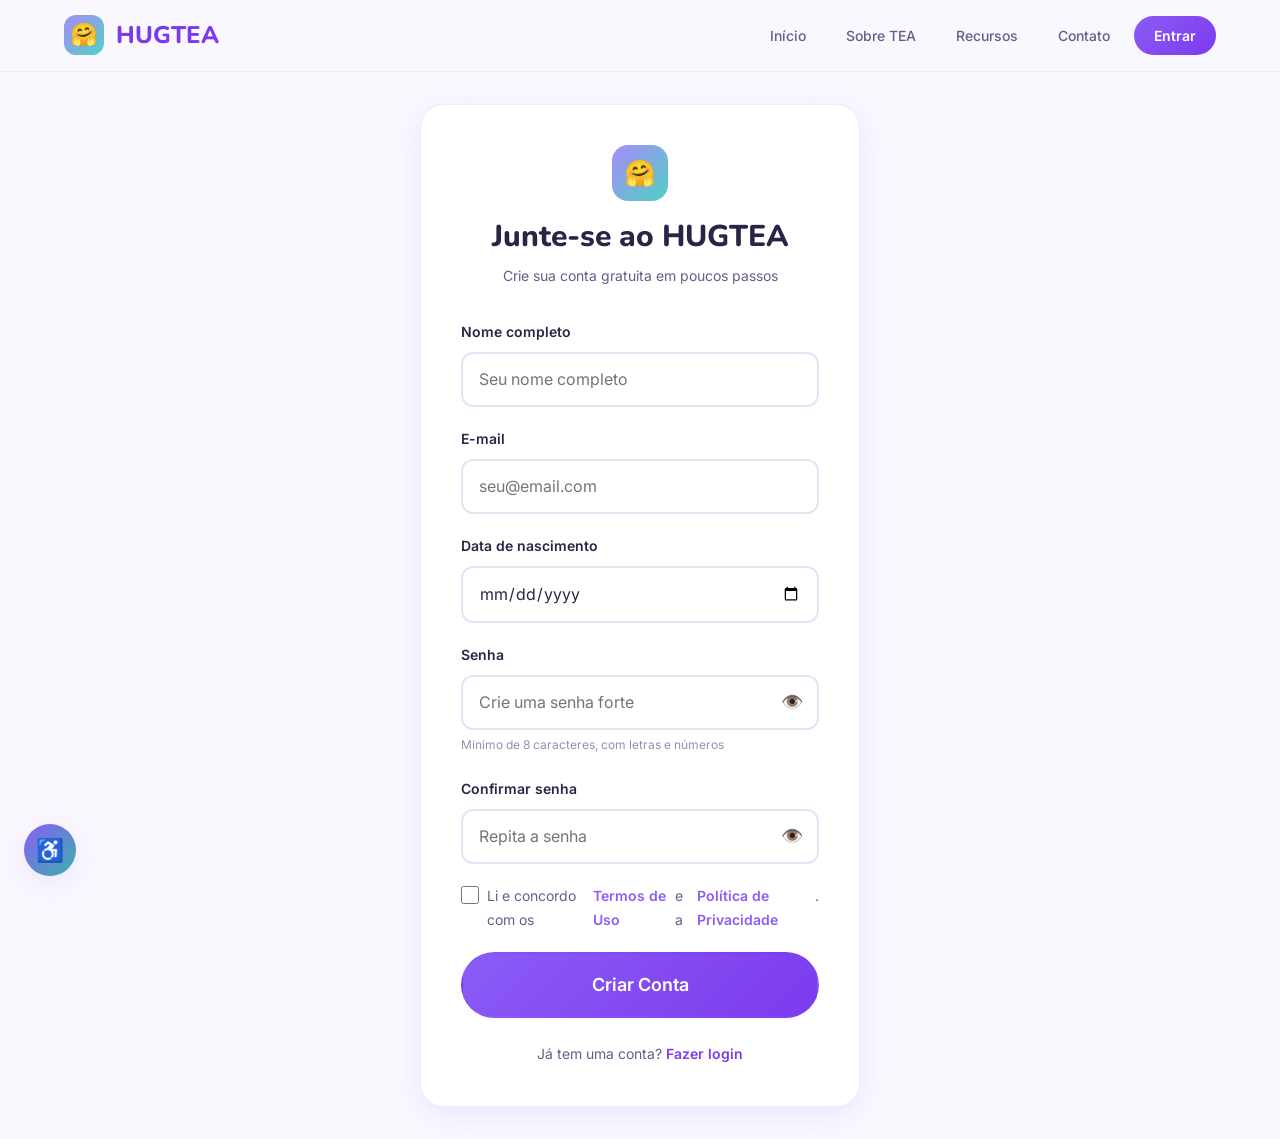
==== cadastro.html @ 5beae47f "feat: add initial project structure and pages for HUGTEA web application" ====
<!DOCTYPE html>
<html lang="pt-BR">
<head>
  <meta charset="UTF-8">
  <meta name="viewport" content="width=device-width, initial-scale=1.0">
  <meta name="description" content="Crie sua conta gratuita no HUGTEA e tenha acesso a funcionalidades personalizadas.">
  <title>Criar Conta — HUGTEA</title>
  <link rel="stylesheet" href="css/style.css">
  <link rel="icon" href="data:image/svg+xml,<svg xmlns='http://www.w3.org/2000/svg' viewBox='0 0 100 100'><text y='.9em' font-size='90'>🤗</text></svg>">
</head>
<body>
  <div class="loading-overlay" aria-hidden="true"><div class="loading-spinner"></div></div>
  <a href="#main-content" class="skip-link">Pular para o conteúdo principal</a>

  <!-- NAVBAR -->
  <nav class="navbar" role="navigation" aria-label="Navegação principal">
    <div class="container">
      <a href="index.html" class="navbar__logo" aria-label="HUGTEA - Ir para página inicial">
        <div class="navbar__logo-icon">🤗</div>
        HUGTEA
      </a>
      <div class="navbar__links" id="nav-links">
        <a href="index.html" class="navbar__link">Início</a>
        <a href="sobre-tea.html" class="navbar__link">Sobre TEA</a>
        <a href="recursos.html" class="navbar__link">Recursos</a>
        <a href="contato.html" class="navbar__link">Contato</a>
        <a href="login.html" class="navbar__cta">Entrar</a>
      </div>
      <button class="navbar__hamburger" aria-label="Abrir menu" aria-expanded="false" aria-controls="nav-links">
        <span></span><span></span><span></span>
      </button>
    </div>
  </nav>

  <main id="main-content">
    <div class="auth-page">
      <div class="auth-card animate-on-scroll">
        <div class="auth-card__header">
          <div class="auth-card__logo">🤗</div>
          <h1 class="auth-card__title">Junte-se ao HUGTEA</h1>
          <p class="auth-card__subtitle">Crie sua conta gratuita em poucos passos</p>
        </div>

        <form id="register-form" novalidate>
          <div class="form-group" id="reg-group-name">
            <label for="reg-name" class="form-label">Nome completo</label>
            <input type="text" id="reg-name" class="form-input" placeholder="Seu nome completo" required autocomplete="name">
            <span class="form-error">Por favor, informe seu nome (mínimo 2 caracteres).</span>
          </div>

          <div class="form-group" id="reg-group-email">
            <label for="reg-email" class="form-label">E-mail</label>
            <input type="email" id="reg-email" class="form-input" placeholder="seu@email.com" required autocomplete="email">
            <span class="form-error">Por favor, informe um e-mail válido.</span>
          </div>

          <div class="form-group" id="reg-group-birthdate">
            <label for="reg-birthdate" class="form-label">Data de nascimento</label>
            <input type="date" id="reg-birthdate" class="form-input" required>
            <span class="form-error">Por favor, informe sua data de nascimento.</span>
          </div>

          <div class="form-group" id="reg-group-password">
            <label for="reg-password" class="form-label">Senha</label>
            <div class="password-wrapper">
              <input type="password" id="reg-password" class="form-input" placeholder="Crie uma senha forte" required autocomplete="new-password" minlength="8">
              <button type="button" class="password-toggle" onclick="togglePassword('reg-password', this)" aria-label="Mostrar senha">👁️</button>
            </div>
            <span class="form-error">A senha deve ter no mínimo 8 caracteres.</span>
            <span class="form-helper">Mínimo de 8 caracteres, com letras e números</span>
          </div>

          <div class="form-group" id="reg-group-confirm">
            <label for="reg-confirm" class="form-label">Confirmar senha</label>
            <div class="password-wrapper">
              <input type="password" id="reg-confirm" class="form-input" placeholder="Repita a senha" required autocomplete="new-password">
              <button type="button" class="password-toggle" onclick="togglePassword('reg-confirm', this)" aria-label="Mostrar senha">👁️</button>
            </div>
            <span class="form-error">As senhas não coincidem.</span>
          </div>

          <!-- Indicador de força da senha -->
          <div id="password-strength" style="margin-bottom:var(--sp-5);display:none;">
            <div style="display:flex;gap:var(--sp-1);margin-bottom:var(--sp-1);">
              <div id="str-bar-1" style="flex:1;height:4px;border-radius:2px;background:var(--clr-border);transition:background var(--transition-fast);"></div>
              <div id="str-bar-2" style="flex:1;height:4px;border-radius:2px;background:var(--clr-border);transition:background var(--transition-fast);"></div>
              <div id="str-bar-3" style="flex:1;height:4px;border-radius:2px;background:var(--clr-border);transition:background var(--transition-fast);"></div>
              <div id="str-bar-4" style="flex:1;height:4px;border-radius:2px;background:var(--clr-border);transition:background var(--transition-fast);"></div>
            </div>
            <span id="str-text" style="font-size:var(--fs-xs);color:var(--clr-text-muted);"></span>
          </div>

          <div class="form-group">
            <label style="display:flex;align-items:flex-start;gap:var(--sp-2);font-size:var(--fs-sm);color:var(--clr-text-secondary);cursor:pointer;">
              <input type="checkbox" id="reg-terms" required style="width:18px;height:18px;accent-color:var(--clr-primary-500);margin-top:2px;flex-shrink:0;">
              Li e concordo com os <a href="#" style="font-weight:600;">Termos de Uso</a> e a <a href="#" style="font-weight:600;">Política de Privacidade</a>.
            </label>
          </div>

          <button type="submit" class="btn btn--primary btn--large" style="width:100%;">
            Criar Conta
          </button>
        </form>

        <div class="auth-card__footer">
          Já tem uma conta? <a href="login.html">Fazer login</a>
        </div>
      </div>
    </div>
  </main>

  <!-- ACESSIBILIDADE -->
  <div class="a11y-widget" aria-label="Opções de acessibilidade">
    <button class="a11y-widget__toggle" aria-label="Abrir opções de acessibilidade" aria-expanded="false">♿</button>
    <div class="a11y-widget__panel" role="dialog" aria-label="Painel de acessibilidade">
      <div class="a11y-widget__title">♿ Acessibilidade</div>
      <div class="a11y-widget__option">
        <span class="a11y-widget__option-label">Alto Contraste</span>
        <label class="toggle"><input type="checkbox" id="toggle-high-contrast"><span class="toggle__slider"></span></label>
      </div>
      <div class="a11y-widget__option">
        <span class="a11y-widget__option-label">Texto Grande</span>
        <label class="toggle"><input type="checkbox" id="toggle-large-text"><span class="toggle__slider"></span></label>
      </div>
      <div class="a11y-widget__option">
        <span class="a11y-widget__option-label">Reduzir Animações</span>
        <label class="toggle"><input type="checkbox" id="toggle-reduced-motion"><span class="toggle__slider"></span></label>
      </div>
    </div>
  </div>

  <script src="js/main.js"></script>
  <script>
    function togglePassword(inputId, btn) {
      const input = document.getElementById(inputId);
      if (input.type === 'password') {
        input.type = 'text';
        btn.textContent = '🙈';
        btn.setAttribute('aria-label', 'Ocultar senha');
      } else {
        input.type = 'password';
        btn.textContent = '👁️';
        btn.setAttribute('aria-label', 'Mostrar senha');
      }
    }

    // Indicador de força da senha
    const regPassword = document.getElementById('reg-password');
    const strengthDisplay = document.getElementById('password-strength');
    const strText = document.getElementById('str-text');

    if (regPassword) {
      regPassword.addEventListener('input', () => {
        const val = regPassword.value;
        if (val.length === 0) {
          strengthDisplay.style.display = 'none';
          return;
        }
        strengthDisplay.style.display = 'block';

        let score = 0;
        if (val.length >= 8) score++;
        if (/[a-z]/.test(val) && /[A-Z]/.test(val)) score++;
        if (/\d/.test(val)) score++;
        if (/[^a-zA-Z0-9]/.test(val)) score++;

        const colors = ['var(--clr-error)', 'var(--clr-warning)', 'var(--clr-warm-400)', 'var(--clr-success)'];
        const labels = ['Fraca', 'Regular', 'Boa', 'Forte'];

        for (let i = 1; i <= 4; i++) {
          const bar = document.getElementById(`str-bar-${i}`);
          bar.style.background = i <= score ? colors[score - 1] : 'var(--clr-border)';
        }
        strText.textContent = `Força: ${labels[score - 1] || 'Muito fraca'}`;
        strText.style.color = colors[score - 1] || 'var(--clr-text-muted)';
      });
    }

    // Validação do cadastro
    const registerForm = document.getElementById('register-form');
    if (registerForm) {
      registerForm.addEventListener('submit', function(e) {
        e.preventDefault();
        let isValid = true;

        // Nome
        const name = document.getElementById('reg-name');
        const gName = document.getElementById('reg-group-name');
        if (!name.value.trim() || name.value.trim().length < 2) {
          gName.classList.add('error'); isValid = false;
        } else { gName.classList.remove('error'); }

        // Email
        const email = document.getElementById('reg-email');
        const gEmail = document.getElementById('reg-group-email');
        if (!/^[^\s@]+@[^\s@]+\.[^\s@]+$/.test(email.value.trim())) {
          gEmail.classList.add('error'); isValid = false;
        } else { gEmail.classList.remove('error'); }

        // Data de nascimento
        const birthdate = document.getElementById('reg-birthdate');
        const gBirth = document.getElementById('reg-group-birthdate');
        if (!birthdate.value) {
          gBirth.classList.add('error'); isValid = false;
        } else { gBirth.classList.remove('error'); }

        // Senha
        const password = document.getElementById('reg-password');
        const gPass = document.getElementById('reg-group-password');
        if (password.value.length < 8) {
          gPass.classList.add('error'); isValid = false;
        } else { gPass.classList.remove('error'); }

        // Confirmar senha
        const confirm = document.getElementById('reg-confirm');
        const gConfirm = document.getElementById('reg-group-confirm');
        if (confirm.value !== password.value || !confirm.value) {
          gConfirm.classList.add('error'); isValid = false;
        } else { gConfirm.classList.remove('error'); }

        // Termos
        const terms = document.getElementById('reg-terms');
        if (!terms.checked) {
          isValid = false;
          showToast('Por favor, aceite os Termos de Uso.', 'warning');
          return;
        }

        if (isValid) {
          const userData = {
            name: name.value.trim(),
            email: email.value.trim(),
            birthdate: birthdate.value,
            loggedIn: true,
            registrationDate: new Date().toISOString()
          };
          localStorage.setItem('hugtea-user', JSON.stringify(userData));

          showToast('Conta criada com sucesso! Bem-vindo ao HUGTEA! 🎉', 'success', 5000);
          setTimeout(() => {
            window.location.href = 'perfil.html';
          }, 2000);
        } else {
          showToast('Por favor, corrija os campos destacados.', 'error');
        }
      });

      registerForm.querySelectorAll('input').forEach(field => {
        field.addEventListener('input', () => {
          field.closest('.form-group')?.classList.remove('error');
        });
      });
    }
  </script>
</body>
</html>
---- css/style.css ----
/* ============================================================
   HUGTEA — Design System & Global Styles
   Site de acolhimento para pessoas com TEA
   Paleta suave, acessível, sem sobrecarga sensorial
   ============================================================ */

/* ---- Google Fonts ---- */
@import url('https://fonts.googleapis.com/css2?family=Inter:wght@300;400;500;600;700&family=Nunito:wght@400;600;700;800&display=swap');

/* ---- CSS Custom Properties (Design Tokens) ---- */
:root {
  /* Primary — Lavanda suave (calma, acolhimento) */
  --clr-primary-100: #f3eeff;
  --clr-primary-200: #e0d4fc;
  --clr-primary-300: #c4b1f5;
  --clr-primary-400: #a78bfa;
  --clr-primary-500: #8b5cf6;
  --clr-primary-600: #7c3aed;
  --clr-primary-700: #6d28d9;

  /* Secondary — Turquesa suave (serenidade) */
  --clr-secondary-100: #e6fcf5;
  --clr-secondary-200: #b2f5ea;
  --clr-secondary-300: #81e6d9;
  --clr-secondary-400: #4fd1c5;
  --clr-secondary-500: #38b2ac;
  --clr-secondary-600: #319795;

  /* Accent — Rosa suave */
  --clr-accent-100: #fff0f6;
  --clr-accent-200: #fcc2d7;
  --clr-accent-300: #f783ac;
  --clr-accent-400: #f06595;
  --clr-accent-500: #e64980;

  /* Warm — Amarelo acolhedor */
  --clr-warm-100: #fffbeb;
  --clr-warm-200: #fef3c7;
  --clr-warm-300: #fcd34d;
  --clr-warm-400: #fbbf24;
  --clr-warm-500: #f59e0b;

  /* Neutrals */
  --clr-white: #ffffff;
  --clr-bg: #faf8ff;
  --clr-bg-alt: #f5f0ff;
  --clr-surface: #ffffff;
  --clr-surface-hover: #f9f5ff;
  --clr-border: #e9e2f5;
  --clr-border-light: #f0ebfa;
  --clr-text-primary: #2d2346;
  --clr-text-secondary: #6b5b8a;
  --clr-text-muted: #9a8cb5;
  --clr-text-inverse: #ffffff;

  /* Feedback */
  --clr-success: #10b981;
  --clr-warning: #f59e0b;
  --clr-error: #ef4444;
  --clr-info: #3b82f6;

  /* Shadows */
  --shadow-sm: 0 1px 2px rgba(139, 92, 246, 0.05);
  --shadow-md: 0 4px 12px rgba(139, 92, 246, 0.08);
  --shadow-lg: 0 8px 30px rgba(139, 92, 246, 0.12);
  --shadow-xl: 0 20px 60px rgba(139, 92, 246, 0.15);
  --shadow-glow: 0 0 30px rgba(139, 92, 246, 0.2);

  /* Borders */
  --radius-sm: 8px;
  --radius-md: 12px;
  --radius-lg: 16px;
  --radius-xl: 24px;
  --radius-full: 9999px;

  /* Typography */
  --font-display: 'Nunito', sans-serif;
  --font-body: 'Inter', sans-serif;

  --fs-xs: 0.75rem;
  --fs-sm: 0.875rem;
  --fs-base: 1rem;
  --fs-md: 1.125rem;
  --fs-lg: 1.25rem;
  --fs-xl: 1.5rem;
  --fs-2xl: 1.875rem;
  --fs-3xl: 2.25rem;
  --fs-4xl: 3rem;
  --fs-5xl: 3.75rem;

  /* Spacing */
  --sp-1: 0.25rem;
  --sp-2: 0.5rem;
  --sp-3: 0.75rem;
  --sp-4: 1rem;
  --sp-5: 1.25rem;
  --sp-6: 1.5rem;
  --sp-8: 2rem;
  --sp-10: 2.5rem;
  --sp-12: 3rem;
  --sp-16: 4rem;
  --sp-20: 5rem;
  --sp-24: 6rem;

  /* Transitions — suaves para não causar desconforto */
  --transition-fast: 150ms ease;
  --transition-base: 250ms ease;
  --transition-slow: 400ms ease;

  /* Layout */
  --container-max: 1200px;
  --nav-height: 72px;
}

/* ---- Accessibility: Reduced Motion ---- */
@media (prefers-reduced-motion: reduce) {
  *,
  *::before,
  *::after {
    animation-duration: 0.01ms !important;
    animation-iteration-count: 1 !important;
    transition-duration: 0.01ms !important;
    scroll-behavior: auto !important;
  }
}

/* ---- Reset ---- */
*,
*::before,
*::after {
  margin: 0;
  padding: 0;
  box-sizing: border-box;
}

html {
  scroll-behavior: smooth;
  font-size: 16px;
  -webkit-text-size-adjust: 100%;
}

body {
  font-family: var(--font-body);
  font-size: var(--fs-base);
  line-height: 1.7;
  color: var(--clr-text-primary);
  background-color: var(--clr-bg);
  -webkit-font-smoothing: antialiased;
  -moz-osx-font-smoothing: grayscale;
  overflow-x: hidden;
}

img,
picture,
video,
canvas,
svg {
  display: block;
  max-width: 100%;
}

input,
button,
textarea,
select {
  font: inherit;
  color: inherit;
}

a {
  color: var(--clr-primary-500);
  text-decoration: none;
  transition: color var(--transition-fast);
}

a:hover {
  color: var(--clr-primary-700);
}

a:focus-visible,
button:focus-visible,
input:focus-visible,
textarea:focus-visible,
select:focus-visible {
  outline: 3px solid var(--clr-primary-400);
  outline-offset: 2px;
  border-radius: var(--radius-sm);
}

ul, ol {
  list-style: none;
}

h1, h2, h3, h4, h5, h6 {
  font-family: var(--font-display);
  line-height: 1.3;
  color: var(--clr-text-primary);
}

/* ---- Skip Link (Acessibilidade) ---- */
.skip-link {
  position: absolute;
  top: -100%;
  left: var(--sp-4);
  background: var(--clr-primary-600);
  color: var(--clr-text-inverse);
  padding: var(--sp-3) var(--sp-6);
  border-radius: 0 0 var(--radius-md) var(--radius-md);
  font-weight: 600;
  z-index: 10000;
  transition: top var(--transition-fast);
}

.skip-link:focus {
  top: 0;
}

/* ---- Container ---- */
.container {
  width: 100%;
  max-width: var(--container-max);
  margin: 0 auto;
  padding: 0 var(--sp-6);
}

/* ---- Navbar ---- */
.navbar {
  position: fixed;
  top: 0;
  left: 0;
  right: 0;
  height: var(--nav-height);
  background: rgba(250, 248, 255, 0.85);
  backdrop-filter: blur(20px);
  -webkit-backdrop-filter: blur(20px);
  border-bottom: 1px solid var(--clr-border-light);
  z-index: 1000;
  transition: background var(--transition-base), box-shadow var(--transition-base);
}

.navbar.scrolled {
  background: rgba(250, 248, 255, 0.95);
  box-shadow: var(--shadow-md);
}

.navbar .container {
  display: flex;
  align-items: center;
  justify-content: space-between;
  height: 100%;
}

.navbar__logo {
  display: flex;
  align-items: center;
  gap: var(--sp-3);
  font-family: var(--font-display);
  font-size: var(--fs-xl);
  font-weight: 800;
  color: var(--clr-primary-600);
  text-decoration: none;
}

.navbar__logo-icon {
  width: 40px;
  height: 40px;
  background: linear-gradient(135deg, var(--clr-primary-400), var(--clr-secondary-400));
  border-radius: var(--radius-md);
  display: flex;
  align-items: center;
  justify-content: center;
  font-size: 1.4rem;
  color: white;
  box-shadow: var(--shadow-sm);
}

.navbar__links {
  display: flex;
  align-items: center;
  gap: var(--sp-2);
}

.navbar__link {
  padding: var(--sp-2) var(--sp-4);
  border-radius: var(--radius-full);
  font-weight: 500;
  font-size: var(--fs-sm);
  color: var(--clr-text-secondary);
  text-decoration: none;
  transition: all var(--transition-fast);
  position: relative;
}

.navbar__link:hover,
.navbar__link.active {
  color: var(--clr-primary-600);
  background: var(--clr-primary-100);
}

.navbar__link.active {
  font-weight: 600;
}

.navbar__cta {
  padding: var(--sp-2) var(--sp-5);
  background: linear-gradient(135deg, var(--clr-primary-500), var(--clr-primary-600));
  color: var(--clr-text-inverse) !important;
  border: none;
  border-radius: var(--radius-full);
  font-weight: 600;
  font-size: var(--fs-sm);
  cursor: pointer;
  transition: all var(--transition-base);
  text-decoration: none;
  box-shadow: var(--shadow-sm);
}

.navbar__cta:hover {
  transform: translateY(-1px);
  box-shadow: var(--shadow-md);
  background: linear-gradient(135deg, var(--clr-primary-600), var(--clr-primary-700));
}

/* Hamburger */
.navbar__hamburger {
  display: none;
  flex-direction: column;
  gap: 5px;
  padding: var(--sp-2);
  background: none;
  border: none;
  cursor: pointer;
  z-index: 1001;
}

.navbar__hamburger span {
  display: block;
  width: 24px;
  height: 2px;
  background: var(--clr-text-primary);
  border-radius: 2px;
  transition: all var(--transition-fast);
}

.navbar__hamburger.open span:nth-child(1) {
  transform: rotate(45deg) translate(5px, 5px);
}

.navbar__hamburger.open span:nth-child(2) {
  opacity: 0;
}

.navbar__hamburger.open span:nth-child(3) {
  transform: rotate(-45deg) translate(5px, -5px);
}

/* ---- Buttons ---- */
.btn {
  display: inline-flex;
  align-items: center;
  justify-content: center;
  gap: var(--sp-2);
  padding: var(--sp-3) var(--sp-6);
  border-radius: var(--radius-full);
  font-weight: 600;
  font-size: var(--fs-base);
  text-decoration: none;
  cursor: pointer;
  border: 2px solid transparent;
  transition: all var(--transition-base);
  white-space: nowrap;
}

.btn--primary {
  background: linear-gradient(135deg, var(--clr-primary-500), var(--clr-primary-600));
  color: var(--clr-text-inverse);
  box-shadow: var(--shadow-sm);
}

.btn--primary:hover {
  transform: translateY(-2px);
  box-shadow: var(--shadow-lg);
  background: linear-gradient(135deg, var(--clr-primary-600), var(--clr-primary-700));
  color: var(--clr-text-inverse);
}

.btn--secondary {
  background: var(--clr-surface);
  color: var(--clr-primary-600);
  border-color: var(--clr-primary-200);
}

.btn--secondary:hover {
  background: var(--clr-primary-100);
  border-color: var(--clr-primary-400);
  transform: translateY(-2px);
}

.btn--accent {
  background: linear-gradient(135deg, var(--clr-secondary-400), var(--clr-secondary-500));
  color: var(--clr-text-inverse);
  box-shadow: var(--shadow-sm);
}

.btn--accent:hover {
  transform: translateY(-2px);
  box-shadow: var(--shadow-lg);
  color: var(--clr-text-inverse);
}

.btn--large {
  padding: var(--sp-4) var(--sp-8);
  font-size: var(--fs-md);
}

.btn--icon {
  width: 44px;
  height: 44px;
  padding: 0;
  border-radius: var(--radius-full);
}

/* ---- Cards ---- */
.card {
  background: var(--clr-surface);
  border: 1px solid var(--clr-border-light);
  border-radius: var(--radius-lg);
  padding: var(--sp-8);
  transition: all var(--transition-base);
  position: relative;
  overflow: hidden;
}

.card:hover {
  border-color: var(--clr-primary-200);
  box-shadow: var(--shadow-lg);
  transform: translateY(-4px);
}

.card__icon {
  width: 56px;
  height: 56px;
  border-radius: var(--radius-md);
  display: flex;
  align-items: center;
  justify-content: center;
  font-size: 1.5rem;
  margin-bottom: var(--sp-4);
}

.card__icon--purple {
  background: var(--clr-primary-100);
  color: var(--clr-primary-500);
}

.card__icon--teal {
  background: var(--clr-secondary-100);
  color: var(--clr-secondary-500);
}

.card__icon--pink {
  background: var(--clr-accent-100);
  color: var(--clr-accent-400);
}

.card__icon--warm {
  background: var(--clr-warm-100);
  color: var(--clr-warm-500);
}

.card__title {
  font-family: var(--font-display);
  font-size: var(--fs-lg);
  font-weight: 700;
  margin-bottom: var(--sp-2);
  color: var(--clr-text-primary);
}

.card__text {
  font-size: var(--fs-sm);
  color: var(--clr-text-secondary);
  line-height: 1.7;
}

/* ---- Sections ---- */
.section {
  padding: var(--sp-20) 0;
}

.section--alt {
  background: var(--clr-bg-alt);
}

.section__header {
  text-align: center;
  max-width: 700px;
  margin: 0 auto var(--sp-12);
}

.section__badge {
  display: inline-flex;
  align-items: center;
  gap: var(--sp-2);
  padding: var(--sp-2) var(--sp-4);
  background: var(--clr-primary-100);
  color: var(--clr-primary-600);
  border-radius: var(--radius-full);
  font-size: var(--fs-sm);
  font-weight: 600;
  margin-bottom: var(--sp-4);
}

.section__title {
  font-size: var(--fs-3xl);
  font-weight: 800;
  margin-bottom: var(--sp-4);
  background: linear-gradient(135deg, var(--clr-primary-600), var(--clr-secondary-500));
  -webkit-background-clip: text;
  -webkit-text-fill-color: transparent;
  background-clip: text;
}

.section__subtitle {
  font-size: var(--fs-md);
  color: var(--clr-text-secondary);
  line-height: 1.8;
}

/* ---- Grid Layouts ---- */
.grid {
  display: grid;
  gap: var(--sp-6);
}

.grid--2 { grid-template-columns: repeat(2, 1fr); }
.grid--3 { grid-template-columns: repeat(3, 1fr); }
.grid--4 { grid-template-columns: repeat(4, 1fr); }

/* ---- Hero Section ---- */
.hero {
  min-height: 100vh;
  display: flex;
  align-items: center;
  padding-top: var(--nav-height);
  position: relative;
  overflow: hidden;
}

.hero__bg {
  position: absolute;
  inset: 0;
  z-index: 0;
}

.hero__bg-shape {
  position: absolute;
  border-radius: 50%;
  filter: blur(80px);
  opacity: 0.4;
  animation: float 8s ease-in-out infinite;
}

.hero__bg-shape--1 {
  width: 500px;
  height: 500px;
  background: var(--clr-primary-200);
  top: -10%;
  right: -5%;
  animation-delay: 0s;
}

.hero__bg-shape--2 {
  width: 350px;
  height: 350px;
  background: var(--clr-secondary-200);
  bottom: 10%;
  left: -5%;
  animation-delay: -3s;
}

.hero__bg-shape--3 {
  width: 250px;
  height: 250px;
  background: var(--clr-accent-200);
  top: 40%;
  left: 50%;
  animation-delay: -5s;
}

@keyframes float {
  0%, 100% { transform: translate(0, 0) scale(1); }
  33% { transform: translate(15px, -15px) scale(1.02); }
  66% { transform: translate(-10px, 10px) scale(0.98); }
}

.hero .container {
  display: grid;
  grid-template-columns: 1fr 1fr;
  gap: var(--sp-12);
  align-items: center;
  position: relative;
  z-index: 1;
}

.hero__content {
  max-width: 560px;
}

.hero__badge {
  display: inline-flex;
  align-items: center;
  gap: var(--sp-2);
  padding: var(--sp-2) var(--sp-4);
  background: var(--clr-primary-100);
  border: 1px solid var(--clr-primary-200);
  border-radius: var(--radius-full);
  font-size: var(--fs-sm);
  font-weight: 600;
  color: var(--clr-primary-600);
  margin-bottom: var(--sp-6);
  animation: fadeInUp 0.6s ease forwards;
}

.hero__title {
  font-size: var(--fs-5xl);
  font-weight: 800;
  line-height: 1.1;
  margin-bottom: var(--sp-6);
  animation: fadeInUp 0.6s ease 0.1s both;
}

.hero__title span {
  background: linear-gradient(135deg, var(--clr-primary-500), var(--clr-secondary-400));
  -webkit-background-clip: text;
  -webkit-text-fill-color: transparent;
  background-clip: text;
}

.hero__description {
  font-size: var(--fs-lg);
  color: var(--clr-text-secondary);
  line-height: 1.8;
  margin-bottom: var(--sp-8);
  animation: fadeInUp 0.6s ease 0.2s both;
}

.hero__actions {
  display: flex;
  gap: var(--sp-4);
  flex-wrap: wrap;
  animation: fadeInUp 0.6s ease 0.3s both;
}

.hero__visual {
  display: flex;
  justify-content: center;
  align-items: center;
  animation: fadeInUp 0.8s ease 0.4s both;
}

.hero__illustration {
  width: 100%;
  max-width: 480px;
  aspect-ratio: 1;
  background: linear-gradient(135deg, var(--clr-primary-100), var(--clr-secondary-100));
  border-radius: var(--radius-xl);
  display: flex;
  align-items: center;
  justify-content: center;
  position: relative;
  overflow: hidden;
  box-shadow: var(--shadow-xl);
}

.hero__illustration img {
  width: 100%;
  height: 100%;
  object-fit: cover;
  border-radius: var(--radius-xl);
}

.hero__illustration-emoji {
  font-size: 8rem;
  animation: pulse 3s ease-in-out infinite;
}

@keyframes pulse {
  0%, 100% { transform: scale(1); }
  50% { transform: scale(1.05); }
}

/* ---- Stats Section ---- */
.stats {
  display: flex;
  justify-content: center;
  gap: var(--sp-12);
  flex-wrap: wrap;
  padding: var(--sp-8) 0;
}

.stat {
  text-align: center;
}

.stat__number {
  font-family: var(--font-display);
  font-size: var(--fs-3xl);
  font-weight: 800;
  color: var(--clr-primary-600);
}

.stat__label {
  font-size: var(--fs-sm);
  color: var(--clr-text-muted);
  margin-top: var(--sp-1);
}

/* ---- Feature List ---- */
.feature-list {
  display: grid;
  grid-template-columns: repeat(2, 1fr);
  gap: var(--sp-4);
}

.feature-item {
  display: flex;
  gap: var(--sp-3);
  align-items: flex-start;
}

.feature-item__icon {
  flex-shrink: 0;
  width: 24px;
  height: 24px;
  border-radius: var(--radius-full);
  background: var(--clr-primary-100);
  color: var(--clr-primary-500);
  display: flex;
  align-items: center;
  justify-content: center;
  font-size: var(--fs-sm);
  margin-top: 2px;
}

.feature-item__text {
  font-size: var(--fs-sm);
  color: var(--clr-text-secondary);
}

/* ---- Testimonials / Info Blocks ---- */
.info-block {
  display: grid;
  grid-template-columns: 1fr 1fr;
  gap: var(--sp-12);
  align-items: center;
}

.info-block--reverse {
  direction: rtl;
}

.info-block--reverse > * {
  direction: ltr;
}

.info-block__image {
  border-radius: var(--radius-xl);
  overflow: hidden;
  box-shadow: var(--shadow-lg);
  aspect-ratio: 4/3;
  background: linear-gradient(135deg, var(--clr-primary-100), var(--clr-secondary-100));
}

.info-block__image img {
  width: 100%;
  height: 100%;
  object-fit: cover;
}

/* ---- Form Elements ---- */
.form-group {
  margin-bottom: var(--sp-5);
}

.form-label {
  display: block;
  font-weight: 600;
  font-size: var(--fs-sm);
  color: var(--clr-text-primary);
  margin-bottom: var(--sp-2);
}

.form-input,
.form-textarea,
.form-select {
  width: 100%;
  padding: var(--sp-3) var(--sp-4);
  background: var(--clr-surface);
  border: 2px solid var(--clr-border);
  border-radius: var(--radius-md);
  font-size: var(--fs-base);
  color: var(--clr-text-primary);
  transition: all var(--transition-fast);
}

.form-input:hover,
.form-textarea:hover {
  border-color: var(--clr-primary-300);
}

.form-input:focus,
.form-textarea:focus,
.form-select:focus {
  outline: none;
  border-color: var(--clr-primary-400);
  box-shadow: 0 0 0 3px rgba(139, 92, 246, 0.15);
}

.form-textarea {
  min-height: 140px;
  resize: vertical;
}

.form-helper {
  font-size: var(--fs-xs);
  color: var(--clr-text-muted);
  margin-top: var(--sp-1);
}

.form-error {
  font-size: var(--fs-xs);
  color: var(--clr-error);
  margin-top: var(--sp-1);
  display: none;
}

.form-group.error .form-input,
.form-group.error .form-textarea {
  border-color: var(--clr-error);
}

.form-group.error .form-error {
  display: block;
}

/* ---- Footer ---- */
.footer {
  background: var(--clr-text-primary);
  color: var(--clr-text-inverse);
  padding: var(--sp-16) 0 var(--sp-8);
}

.footer__grid {
  display: grid;
  grid-template-columns: 2fr 1fr 1fr 1fr;
  gap: var(--sp-10);
  margin-bottom: var(--sp-12);
}

.footer__brand-text {
  font-size: var(--fs-sm);
  color: rgba(255, 255, 255, 0.6);
  line-height: 1.8;
  margin-top: var(--sp-4);
  max-width: 320px;
}

.footer__title {
  font-family: var(--font-display);
  font-weight: 700;
  font-size: var(--fs-base);
  margin-bottom: var(--sp-5);
  color: var(--clr-text-inverse);
}

.footer__link {
  display: block;
  font-size: var(--fs-sm);
  color: rgba(255, 255, 255, 0.6);
  text-decoration: none;
  padding: var(--sp-1) 0;
  transition: color var(--transition-fast);
}

.footer__link:hover {
  color: var(--clr-primary-300);
}

.footer__bottom {
  border-top: 1px solid rgba(255, 255, 255, 0.1);
  padding-top: var(--sp-8);
  display: flex;
  justify-content: space-between;
  align-items: center;
  flex-wrap: wrap;
  gap: var(--sp-4);
}

.footer__copyright {
  font-size: var(--fs-sm);
  color: rgba(255, 255, 255, 0.5);
}

.footer__social {
  display: flex;
  gap: var(--sp-3);
}

.footer__social-link {
  width: 40px;
  height: 40px;
  border-radius: var(--radius-full);
  background: rgba(255, 255, 255, 0.1);
  display: flex;
  align-items: center;
  justify-content: center;
  color: rgba(255, 255, 255, 0.7);
  text-decoration: none;
  transition: all var(--transition-fast);
  font-size: var(--fs-md);
}

.footer__social-link:hover {
  background: var(--clr-primary-500);
  color: var(--clr-text-inverse);
  transform: translateY(-2px);
}

/* ---- Page Header ---- */
.page-header {
  padding: calc(var(--nav-height) + var(--sp-16)) 0 var(--sp-12);
  background: linear-gradient(180deg, var(--clr-bg-alt) 0%, var(--clr-bg) 100%);
  text-align: center;
  position: relative;
  overflow: hidden;
}

.page-header::before {
  content: '';
  position: absolute;
  top: -50%;
  right: -20%;
  width: 600px;
  height: 600px;
  background: var(--clr-primary-100);
  border-radius: 50%;
  filter: blur(100px);
  opacity: 0.5;
}

.page-header__title {
  font-size: var(--fs-4xl);
  font-weight: 800;
  margin-bottom: var(--sp-4);
  position: relative;
}

.page-header__subtitle {
  font-size: var(--fs-lg);
  color: var(--clr-text-secondary);
  max-width: 600px;
  margin: 0 auto;
  position: relative;
}

/* ---- Alerts/Toast ---- */
.toast {
  position: fixed;
  bottom: var(--sp-6);
  right: var(--sp-6);
  padding: var(--sp-4) var(--sp-6);
  border-radius: var(--radius-md);
  color: var(--clr-text-inverse);
  font-weight: 500;
  font-size: var(--fs-sm);
  box-shadow: var(--shadow-xl);
  z-index: 10000;
  transform: translateY(120%);
  opacity: 0;
  transition: all var(--transition-base);
  display: flex;
  align-items: center;
  gap: var(--sp-3);
}

.toast.show {
  transform: translateY(0);
  opacity: 1;
}

.toast--success { background: var(--clr-success); }
.toast--error { background: var(--clr-error); }
.toast--info { background: var(--clr-info); }
.toast--warning { background: var(--clr-warning); }

/* ---- Animations ---- */
@keyframes fadeInUp {
  from {
    opacity: 0;
    transform: translateY(20px);
  }
  to {
    opacity: 1;
    transform: translateY(0);
  }
}

@keyframes fadeIn {
  from { opacity: 0; }
  to { opacity: 1; }
}

.animate-on-scroll {
  opacity: 0;
  transform: translateY(20px);
  transition: opacity 0.6s ease, transform 0.6s ease;
}

.animate-on-scroll.visible {
  opacity: 1;
  transform: translateY(0);
}

/* ---- Accessibility Widget ---- */
.a11y-widget {
  position: fixed;
  bottom: var(--sp-6);
  left: var(--sp-6);
  z-index: 9999;
}

.a11y-widget__toggle {
  width: 52px;
  height: 52px;
  border-radius: var(--radius-full);
  background: linear-gradient(135deg, var(--clr-primary-500), var(--clr-secondary-500));
  color: var(--clr-text-inverse);
  border: none;
  cursor: pointer;
  display: flex;
  align-items: center;
  justify-content: center;
  font-size: 1.4rem;
  box-shadow: var(--shadow-lg);
  transition: all var(--transition-base);
}

.a11y-widget__toggle:hover {
  transform: scale(1.08);
  box-shadow: var(--shadow-xl);
}

.a11y-widget__panel {
  position: absolute;
  bottom: 64px;
  left: 0;
  width: 280px;
  background: var(--clr-surface);
  border: 1px solid var(--clr-border);
  border-radius: var(--radius-lg);
  padding: var(--sp-5);
  box-shadow: var(--shadow-xl);
  opacity: 0;
  visibility: hidden;
  transform: translateY(10px);
  transition: all var(--transition-base);
}

.a11y-widget__panel.open {
  opacity: 1;
  visibility: visible;
  transform: translateY(0);
}

.a11y-widget__title {
  font-family: var(--font-display);
  font-weight: 700;
  font-size: var(--fs-base);
  margin-bottom: var(--sp-4);
  color: var(--clr-text-primary);
}

.a11y-widget__option {
  display: flex;
  align-items: center;
  justify-content: space-between;
  padding: var(--sp-3) 0;
  border-bottom: 1px solid var(--clr-border-light);
}

.a11y-widget__option:last-child {
  border-bottom: none;
}

.a11y-widget__option-label {
  font-size: var(--fs-sm);
  color: var(--clr-text-secondary);
}

/* Toggle Switch */
.toggle {
  position: relative;
  width: 44px;
  height: 24px;
}

.toggle input {
  opacity: 0;
  width: 0;
  height: 0;
}

.toggle__slider {
  position: absolute;
  inset: 0;
  background: var(--clr-border);
  border-radius: var(--radius-full);
  cursor: pointer;
  transition: all var(--transition-fast);
}

.toggle__slider::before {
  content: '';
  position: absolute;
  width: 18px;
  height: 18px;
  left: 3px;
  bottom: 3px;
  background: white;
  border-radius: 50%;
  transition: transform var(--transition-fast);
  box-shadow: var(--shadow-sm);
}

.toggle input:checked + .toggle__slider {
  background: var(--clr-primary-500);
}

.toggle input:checked + .toggle__slider::before {
  transform: translateX(20px);
}

/* ---- Auth Pages ---- */
.auth-page {
  min-height: 100vh;
  display: flex;
  align-items: center;
  justify-content: center;
  padding: calc(var(--nav-height) + var(--sp-8)) var(--sp-6) var(--sp-8);
}

.auth-card {
  width: 100%;
  max-width: 440px;
  background: var(--clr-surface);
  border: 1px solid var(--clr-border-light);
  border-radius: var(--radius-xl);
  padding: var(--sp-10);
  box-shadow: var(--shadow-lg);
}

.auth-card__header {
  text-align: center;
  margin-bottom: var(--sp-8);
}

.auth-card__logo {
  width: 56px;
  height: 56px;
  margin: 0 auto var(--sp-4);
  background: linear-gradient(135deg, var(--clr-primary-400), var(--clr-secondary-400));
  border-radius: var(--radius-lg);
  display: flex;
  align-items: center;
  justify-content: center;
  font-size: 1.6rem;
  color: white;
}

.auth-card__title {
  font-family: var(--font-display);
  font-size: var(--fs-2xl);
  font-weight: 800;
}

.auth-card__subtitle {
  font-size: var(--fs-sm);
  color: var(--clr-text-secondary);
  margin-top: var(--sp-2);
}

.auth-card__divider {
  display: flex;
  align-items: center;
  gap: var(--sp-4);
  margin: var(--sp-6) 0;
  font-size: var(--fs-sm);
  color: var(--clr-text-muted);
}

.auth-card__divider::before,
.auth-card__divider::after {
  content: '';
  flex: 1;
  height: 1px;
  background: var(--clr-border);
}

.auth-card__footer {
  text-align: center;
  margin-top: var(--sp-6);
  font-size: var(--fs-sm);
  color: var(--clr-text-secondary);
}

.auth-card__footer a {
  font-weight: 600;
  color: var(--clr-primary-600);
}

/* Password toggle */
.password-wrapper {
  position: relative;
}

.password-toggle {
  position: absolute;
  right: var(--sp-3);
  top: 50%;
  transform: translateY(-50%);
  background: none;
  border: none;
  cursor: pointer;
  color: var(--clr-text-muted);
  font-size: var(--fs-md);
  padding: var(--sp-1);
}

/* ---- Profile Page ---- */
.profile-layout {
  display: grid;
  grid-template-columns: 280px 1fr;
  gap: var(--sp-8);
  padding: calc(var(--nav-height) + var(--sp-8)) 0 var(--sp-16);
}

.profile-sidebar {
  position: sticky;
  top: calc(var(--nav-height) + var(--sp-8));
  height: fit-content;
}

.profile-avatar {
  width: 120px;
  height: 120px;
  border-radius: var(--radius-full);
  overflow: hidden;
  margin: 0 auto var(--sp-4);
  border: 4px solid var(--clr-primary-200);
  background: linear-gradient(135deg, var(--clr-primary-100), var(--clr-secondary-100));
  display: flex;
  align-items: center;
  justify-content: center;
  font-size: 3rem;
}

.profile-avatar img {
  width: 100%;
  height: 100%;
  object-fit: cover;
}

.profile-sidebar__name {
  text-align: center;
  font-family: var(--font-display);
  font-size: var(--fs-xl);
  font-weight: 700;
  margin-bottom: var(--sp-1);
}

.profile-sidebar__email {
  text-align: center;
  font-size: var(--fs-sm);
  color: var(--clr-text-muted);
  margin-bottom: var(--sp-6);
}

.profile-nav__link {
  display: flex;
  align-items: center;
  gap: var(--sp-3);
  padding: var(--sp-3) var(--sp-4);
  border-radius: var(--radius-md);
  color: var(--clr-text-secondary);
  text-decoration: none;
  font-size: var(--fs-sm);
  font-weight: 500;
  transition: all var(--transition-fast);
  margin-bottom: var(--sp-1);
}

.profile-nav__link:hover,
.profile-nav__link.active {
  background: var(--clr-primary-100);
  color: var(--clr-primary-600);
}

.profile-content__section {
  background: var(--clr-surface);
  border: 1px solid var(--clr-border-light);
  border-radius: var(--radius-lg);
  padding: var(--sp-8);
  margin-bottom: var(--sp-6);
}

.profile-content__title {
  font-family: var(--font-display);
  font-size: var(--fs-xl);
  font-weight: 700;
  margin-bottom: var(--sp-2);
}

.profile-content__description {
  font-size: var(--fs-sm);
  color: var(--clr-text-secondary);
  margin-bottom: var(--sp-6);
}

/* ---- Responsive ---- */
@media (max-width: 1024px) {
  .hero .container {
    grid-template-columns: 1fr;
    text-align: center;
  }

  .hero__content {
    max-width: 100%;
  }

  .hero__actions {
    justify-content: center;
  }

  .hero__title {
    font-size: var(--fs-4xl);
  }

  .info-block {
    grid-template-columns: 1fr;
  }

  .info-block--reverse {
    direction: ltr;
  }

  .grid--3 {
    grid-template-columns: repeat(2, 1fr);
  }

  .grid--4 {
    grid-template-columns: repeat(2, 1fr);
  }

  .footer__grid {
    grid-template-columns: 1fr 1fr;
  }

  .profile-layout {
    grid-template-columns: 1fr;
  }

  .profile-sidebar {
    position: static;
  }

  .feature-list {
    grid-template-columns: 1fr;
  }
}

@media (max-width: 768px) {
  :root {
    --fs-5xl: 2.5rem;
    --fs-4xl: 2rem;
    --fs-3xl: 1.75rem;
  }

  .navbar__links {
    position: fixed;
    top: 0;
    right: 0;
    bottom: 0;
    width: 280px;
    background: var(--clr-surface);
    flex-direction: column;
    padding: calc(var(--nav-height) + var(--sp-8)) var(--sp-6) var(--sp-6);
    box-shadow: var(--shadow-xl);
    transform: translateX(100%);
    transition: transform var(--transition-base);
    gap: var(--sp-1);
    align-items: stretch;
  }

  .navbar__links.open {
    transform: translateX(0);
  }

  .navbar__hamburger {
    display: flex;
  }

  .navbar__link {
    padding: var(--sp-3) var(--sp-4);
    border-radius: var(--radius-md);
    font-size: var(--fs-base);
  }

  .navbar__cta {
    text-align: center;
    padding: var(--sp-3) var(--sp-4);
    margin-top: var(--sp-2);
  }

  .grid--2,
  .grid--3,
  .grid--4 {
    grid-template-columns: 1fr;
  }

  .stats {
    gap: var(--sp-6);
  }

  .footer__grid {
    grid-template-columns: 1fr;
  }

  .footer__bottom {
    flex-direction: column;
    text-align: center;
  }

  .section {
    padding: var(--sp-12) 0;
  }

  .hero__visual {
    display: none;
  }
}

/* ---- High Contrast Mode ---- */
body.high-contrast {
  --clr-bg: #1a1a2e;
  --clr-bg-alt: #16213e;
  --clr-surface: #0f3460;
  --clr-surface-hover: #1a4a7a;
  --clr-border: #2a5a8a;
  --clr-border-light: #1e4870;
  --clr-text-primary: #ffffff;
  --clr-text-secondary: #d0d0f0;
  --clr-text-muted: #a0a0d0;
}

/* ---- Large Text Mode ---- */
body.large-text {
  font-size: 18px;
}

body.large-text h1 { font-size: calc(var(--fs-5xl) * 1.15); }
body.large-text h2 { font-size: calc(var(--fs-3xl) * 1.15); }
body.large-text h3 { font-size: calc(var(--fs-2xl) * 1.15); }

/* ---- Loading Overlay ---- */
.loading-overlay {
  position: fixed;
  inset: 0;
  background: var(--clr-bg);
  display: flex;
  align-items: center;
  justify-content: center;
  z-index: 99999;
  transition: opacity 0.4s ease;
}

.loading-overlay.hidden {
  opacity: 0;
  pointer-events: none;
}

.loading-spinner {
  width: 40px;
  height: 40px;
  border: 3px solid var(--clr-border);
  border-top-color: var(--clr-primary-500);
  border-radius: 50%;
  animation: spin 0.8s linear infinite;
}

@keyframes spin {
  to { transform: rotate(360deg); }
}
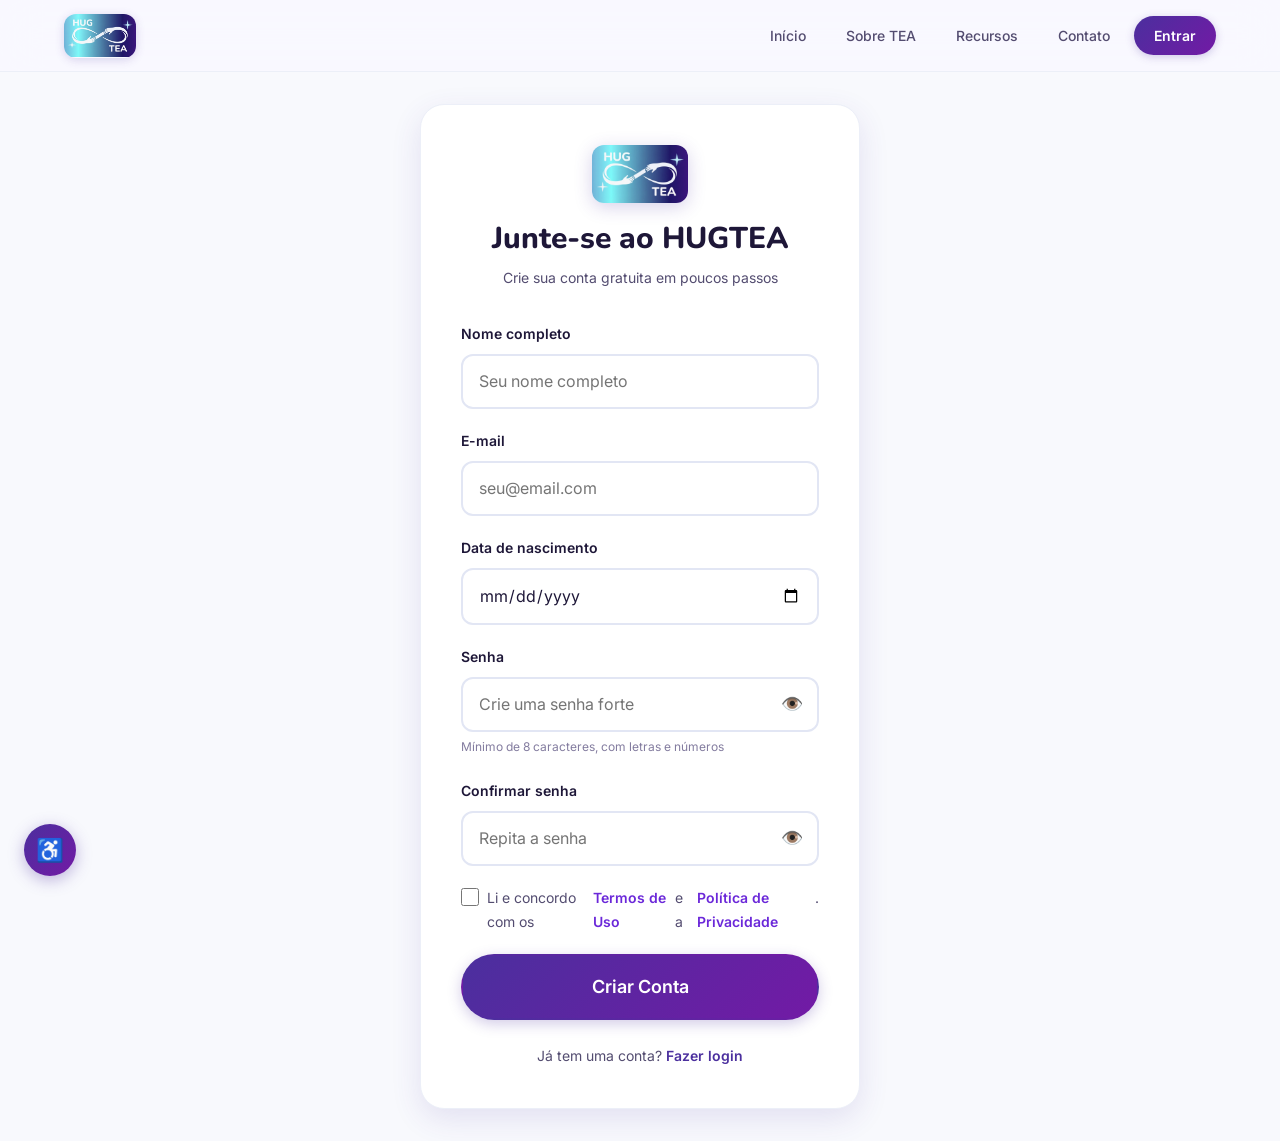
==== commit 7dd6fd10: "feat: atualiza logo oficial HUGTEA e harmoniza paleta de cores no CSS" ====
--- a/cadastro.html
+++ b/cadastro.html
@@ -5,8 +5,8 @@
   <meta name="viewport" content="width=device-width, initial-scale=1.0">
   <meta name="description" content="Crie sua conta gratuita no HUGTEA e tenha acesso a funcionalidades personalizadas.">
   <title>Criar Conta — HUGTEA</title>
-  <link rel="stylesheet" href="css/style.css">
-  <link rel="icon" href="data:image/svg+xml,<svg xmlns='http://www.w3.org/2000/svg' viewBox='0 0 100 100'><text y='.9em' font-size='90'>🤗</text></svg>">
+  <link rel="stylesheet" href="css/style.css?v=2">
+  <link rel="icon" type="image/png" href="img/favicon.png">
 </head>
 <body>
   <div class="loading-overlay" aria-hidden="true"><div class="loading-spinner"></div></div>
@@ -16,8 +16,7 @@
   <nav class="navbar" role="navigation" aria-label="Navegação principal">
     <div class="container">
       <a href="index.html" class="navbar__logo" aria-label="HUGTEA - Ir para página inicial">
-        <div class="navbar__logo-icon">🤗</div>
-        HUGTEA
+        <img src="img/logo-banner.png" alt="HUGTEA" class="navbar__logo-img" style="height: 44px; width: auto;">
       </a>
       <div class="navbar__links" id="nav-links">
         <a href="index.html" class="navbar__link">Início</a>
@@ -36,7 +35,9 @@
     <div class="auth-page">
       <div class="auth-card animate-on-scroll">
         <div class="auth-card__header">
-          <div class="auth-card__logo">🤗</div>
+          <div class="auth-card__logo">
+            <img src="img/logo-banner.png" alt="HUGTEA">
+          </div>
           <h1 class="auth-card__title">Junte-se ao HUGTEA</h1>
           <p class="auth-card__subtitle">Crie sua conta gratuita em poucos passos</p>
         </div>
--- a/css/style.css
+++ b/css/style.css
@@ -9,29 +9,34 @@
 
 /* ---- CSS Custom Properties (Design Tokens) ---- */
 :root {
-  /* Primary — Lavanda suave (calma, acolhimento) */
-  --clr-primary-100: #f3eeff;
-  --clr-primary-200: #e0d4fc;
-  --clr-primary-300: #c4b1f5;
-  --clr-primary-400: #a78bfa;
-  --clr-primary-500: #8b5cf6;
-  --clr-primary-600: #7c3aed;
-  --clr-primary-700: #6d28d9;
-
-  /* Secondary — Turquesa suave (serenidade) */
-  --clr-secondary-100: #e6fcf5;
-  --clr-secondary-200: #b2f5ea;
-  --clr-secondary-300: #81e6d9;
-  --clr-secondary-400: #4fd1c5;
-  --clr-secondary-500: #38b2ac;
-  --clr-secondary-600: #319795;
-
-  /* Accent — Rosa suave */
-  --clr-accent-100: #fff0f6;
-  --clr-accent-200: #fcc2d7;
-  --clr-accent-300: #f783ac;
-  --clr-accent-400: #f06595;
-  --clr-accent-500: #e64980;
+  /* Primary — Índigo e Violeta Real (extraídos da logo) */
+  --clr-primary-50: #f5f3ff;
+  --clr-primary-100: #eeebff;
+  --clr-primary-200: #dcd4fe;
+  --clr-primary-300: #c1b2fc;
+  --clr-primary-400: #9373f7;
+  --clr-primary-500: #6b28d9;
+  --clr-primary-600: #4b2f9e; /* Tom índigo principal da lateral esquerda da logo */
+  --clr-primary-700: #39227c;
+  --clr-primary-800: #231c69; /* Tom midnight indigo da logo */
+  --clr-primary-900: #191338;
+
+  /* Secondary — Feixe Ciano e Turquesa Luminoso (extraído do feixe da logo) */
+  --clr-secondary-50: #f0fdfc;
+  --clr-secondary-100: #e0f9f8;
+  --clr-secondary-200: #b5f3f0;
+  --clr-secondary-300: #7cf8f8; /* Tom do feixe de luz ciano da logo */
+  --clr-secondary-400: #22d3ee; /* Ciano elétrico da logo */
+  --clr-secondary-500: #0891b2; /* Ciano/Turquesa profundo para contraste e legibilidade */
+  --clr-secondary-600: #0e7490;
+
+  /* Accent — Violeta e Magenta Vibrante (lateral direita da logo) */
+  --clr-accent-100: #fbf0ff;
+  --clr-accent-200: #f3d4fc;
+  --clr-accent-300: #e3a6fa;
+  --clr-accent-400: #ba54ea;
+  --clr-accent-500: #721aa5; /* Tom violeta elétrico da logo */
+  --clr-accent-600: #581c87;
 
   /* Warm — Amarelo acolhedor */
   --clr-warm-100: #fffbeb;
@@ -40,31 +45,39 @@
   --clr-warm-400: #fbbf24;
   --clr-warm-500: #f59e0b;
 
-  /* Neutrals */
+  /* Neutrals com matizes suaves da logo */
   --clr-white: #ffffff;
-  --clr-bg: #faf8ff;
-  --clr-bg-alt: #f5f0ff;
+  --clr-bg: #f8f9fd;
+  --clr-bg-alt: #edf1fc;
   --clr-surface: #ffffff;
-  --clr-surface-hover: #f9f5ff;
-  --clr-border: #e9e2f5;
-  --clr-border-light: #f0ebfa;
-  --clr-text-primary: #2d2346;
-  --clr-text-secondary: #6b5b8a;
-  --clr-text-muted: #9a8cb5;
+  --clr-surface-hover: #f3f5fd;
+  --clr-border: #e2e6f4;
+  --clr-border-light: #eceff8;
+  --clr-text-primary: #1e1738;
+  --clr-text-secondary: #534c70;
+  --clr-text-muted: #837c9f;
   --clr-text-inverse: #ffffff;
 
   /* Feedback */
   --clr-success: #10b981;
   --clr-warning: #f59e0b;
   --clr-error: #ef4444;
-  --clr-info: #3b82f6;
-
-  /* Shadows */
-  --shadow-sm: 0 1px 2px rgba(139, 92, 246, 0.05);
-  --shadow-md: 0 4px 12px rgba(139, 92, 246, 0.08);
-  --shadow-lg: 0 8px 30px rgba(139, 92, 246, 0.12);
-  --shadow-xl: 0 20px 60px rgba(139, 92, 246, 0.15);
-  --shadow-glow: 0 0 30px rgba(139, 92, 246, 0.2);
+  --clr-info: #0891b2;
+
+  /* Gradientes temáticos da logo */
+  --grad-logo: linear-gradient(135deg, #4b2f9e 0%, #22d3ee 50%, #721aa5 100%);
+  --grad-primary: linear-gradient(135deg, #4b2f9e 0%, #721aa5 100%);
+  --grad-primary-hover: linear-gradient(135deg, #39227c 0%, #581c87 100%);
+  --grad-secondary: linear-gradient(135deg, #22d3ee 0%, #0891b2 100%);
+  --grad-cyan-glow: linear-gradient(135deg, #7cf8f8 0%, #22d3ee 100%);
+
+  /* Shadows com matiz índigo/ciano */
+  --shadow-sm: 0 1px 3px rgba(75, 47, 158, 0.06);
+  --shadow-md: 0 4px 14px rgba(75, 47, 158, 0.08);
+  --shadow-lg: 0 10px 30px rgba(75, 47, 158, 0.12);
+  --shadow-xl: 0 20px 50px rgba(75, 47, 158, 0.16);
+  --shadow-glow: 0 0 30px rgba(34, 211, 238, 0.35);
+  --shadow-glow-purple: 0 0 30px rgba(114, 26, 165, 0.25);
 
   /* Borders */
   --radius-sm: 8px;
@@ -239,7 +252,7 @@
 }
 
 .navbar.scrolled {
-  background: rgba(250, 248, 255, 0.95);
+  background: rgba(255, 255, 255, 0.96);
   box-shadow: var(--shadow-md);
 }
 
@@ -259,12 +272,31 @@
   font-weight: 800;
   color: var(--clr-primary-600);
   text-decoration: none;
+  transition: transform var(--transition-fast);
+}
+
+.navbar__logo img,
+.navbar__logo-img {
+  height: 44px;
+  max-height: 44px;
+  width: auto;
+  border-radius: var(--radius-md);
+  object-fit: contain;
+  box-shadow: 0 2px 10px rgba(75, 47, 158, 0.2);
+  transition: transform var(--transition-fast), box-shadow var(--transition-fast);
+  display: block;
+}
+
+.navbar__logo:hover img,
+.navbar__logo:hover .navbar__logo-img {
+  transform: translateY(-1px) scale(1.02);
+  box-shadow: 0 4px 18px rgba(34, 211, 238, 0.38);
 }
 
 .navbar__logo-icon {
   width: 40px;
   height: 40px;
-  background: linear-gradient(135deg, var(--clr-primary-400), var(--clr-secondary-400));
+  background: var(--grad-primary);
   border-radius: var(--radius-md);
   display: flex;
   align-items: center;
@@ -272,6 +304,13 @@
   font-size: 1.4rem;
   color: white;
   box-shadow: var(--shadow-sm);
+  overflow: hidden;
+}
+
+.navbar__logo-icon img {
+  width: 100%;
+  height: 100%;
+  object-fit: cover;
 }
 
 .navbar__links {
@@ -303,7 +342,7 @@
 
 .navbar__cta {
   padding: var(--sp-2) var(--sp-5);
-  background: linear-gradient(135deg, var(--clr-primary-500), var(--clr-primary-600));
+  background: var(--grad-primary);
   color: var(--clr-text-inverse) !important;
   border: none;
   border-radius: var(--radius-full);
@@ -312,13 +351,13 @@
   cursor: pointer;
   transition: all var(--transition-base);
   text-decoration: none;
-  box-shadow: var(--shadow-sm);
+  box-shadow: 0 2px 8px rgba(75, 47, 158, 0.25);
 }
 
 .navbar__cta:hover {
   transform: translateY(-1px);
-  box-shadow: var(--shadow-md);
-  background: linear-gradient(135deg, var(--clr-primary-600), var(--clr-primary-700));
+  box-shadow: 0 6px 20px rgba(114, 26, 165, 0.35);
+  background: var(--grad-primary-hover);
 }
 
 /* Hamburger */
@@ -372,15 +411,15 @@
 }
 
 .btn--primary {
-  background: linear-gradient(135deg, var(--clr-primary-500), var(--clr-primary-600));
+  background: var(--grad-primary);
   color: var(--clr-text-inverse);
-  box-shadow: var(--shadow-sm);
+  box-shadow: 0 4px 14px rgba(75, 47, 158, 0.25);
 }
 
 .btn--primary:hover {
   transform: translateY(-2px);
-  box-shadow: var(--shadow-lg);
-  background: linear-gradient(135deg, var(--clr-primary-600), var(--clr-primary-700));
+  box-shadow: 0 8px 24px rgba(114, 26, 165, 0.35);
+  background: var(--grad-primary-hover);
   color: var(--clr-text-inverse);
 }
 
@@ -397,14 +436,14 @@
 }
 
 .btn--accent {
-  background: linear-gradient(135deg, var(--clr-secondary-400), var(--clr-secondary-500));
+  background: var(--grad-secondary);
   color: var(--clr-text-inverse);
-  box-shadow: var(--shadow-sm);
+  box-shadow: 0 4px 14px rgba(8, 145, 178, 0.25);
 }
 
 .btn--accent:hover {
   transform: translateY(-2px);
-  box-shadow: var(--shadow-lg);
+  box-shadow: 0 8px 24px rgba(34, 211, 238, 0.45);
   color: var(--clr-text-inverse);
 }
 
@@ -514,7 +553,7 @@
   font-size: var(--fs-3xl);
   font-weight: 800;
   margin-bottom: var(--sp-4);
-  background: linear-gradient(135deg, var(--clr-primary-600), var(--clr-secondary-500));
+  background: linear-gradient(135deg, var(--clr-primary-600) 0%, var(--clr-secondary-500) 50%, var(--clr-accent-500) 100%);
   -webkit-background-clip: text;
   -webkit-text-fill-color: transparent;
   background-clip: text;
@@ -630,7 +669,7 @@
 }
 
 .hero__title span {
-  background: linear-gradient(135deg, var(--clr-primary-500), var(--clr-secondary-400));
+  background: linear-gradient(135deg, var(--clr-primary-600) 0%, var(--clr-secondary-400) 50%, var(--clr-accent-500) 100%);
   -webkit-background-clip: text;
   -webkit-text-fill-color: transparent;
   background-clip: text;
@@ -845,9 +884,27 @@
 
 /* ---- Footer ---- */
 .footer {
-  background: var(--clr-text-primary);
+  background: var(--clr-primary-900);
   color: var(--clr-text-inverse);
   padding: var(--sp-16) 0 var(--sp-8);
+  position: relative;
+  overflow: hidden;
+  border-top: 2px solid rgba(124, 248, 248, 0.2);
+}
+
+.footer::before {
+  content: '';
+  position: absolute;
+  top: 0;
+  left: 20%;
+  width: 500px;
+  height: 150px;
+  background: radial-gradient(ellipse at top, rgba(34, 211, 238, 0.12), transparent 70%);
+  pointer-events: none;
+}
+
+.footer .navbar__logo-img {
+  box-shadow: 0 2px 14px rgba(34, 211, 238, 0.25);
 }
 
 .footer__grid {
@@ -855,6 +912,8 @@
   grid-template-columns: 2fr 1fr 1fr 1fr;
   gap: var(--sp-10);
   margin-bottom: var(--sp-12);
+  position: relative;
+  z-index: 1;
 }
 
 .footer__brand-text {
@@ -883,7 +942,7 @@
 }
 
 .footer__link:hover {
-  color: var(--clr-primary-300);
+  color: var(--clr-secondary-300);
 }
 
 .footer__bottom {
@@ -894,6 +953,8 @@
   align-items: center;
   flex-wrap: wrap;
   gap: var(--sp-4);
+  position: relative;
+  z-index: 1;
 }
 
 .footer__copyright {
@@ -921,9 +982,10 @@
 }
 
 .footer__social-link:hover {
-  background: var(--clr-primary-500);
+  background: var(--grad-primary);
   color: var(--clr-text-inverse);
   transform: translateY(-2px);
+  box-shadow: 0 4px 14px rgba(34, 211, 238, 0.35);
 }
 
 /* ---- Page Header ---- */
@@ -1033,7 +1095,7 @@
   width: 52px;
   height: 52px;
   border-radius: var(--radius-full);
-  background: linear-gradient(135deg, var(--clr-primary-500), var(--clr-secondary-500));
+  background: var(--grad-primary);
   color: var(--clr-text-inverse);
   border: none;
   cursor: pointer;
@@ -1041,13 +1103,13 @@
   align-items: center;
   justify-content: center;
   font-size: 1.4rem;
-  box-shadow: var(--shadow-lg);
+  box-shadow: 0 4px 16px rgba(75, 47, 158, 0.35);
   transition: all var(--transition-base);
 }
 
 .a11y-widget__toggle:hover {
   transform: scale(1.08);
-  box-shadow: var(--shadow-xl);
+  box-shadow: 0 6px 22px rgba(34, 211, 238, 0.45);
 }
 
 .a11y-widget__panel {
@@ -1165,16 +1227,22 @@
 }
 
 .auth-card__logo {
-  width: 56px;
-  height: 56px;
+  width: 96px;
+  height: 58px;
   margin: 0 auto var(--sp-4);
-  background: linear-gradient(135deg, var(--clr-primary-400), var(--clr-secondary-400));
-  border-radius: var(--radius-lg);
+  border-radius: var(--radius-md);
   display: flex;
   align-items: center;
   justify-content: center;
-  font-size: 1.6rem;
-  color: white;
+  box-shadow: 0 4px 18px rgba(75, 47, 158, 0.22);
+  overflow: hidden;
+}
+
+.auth-card__logo img {
+  width: 100%;
+  height: 100%;
+  object-fit: contain;
+  display: block;
 }
 
 .auth-card__title {
